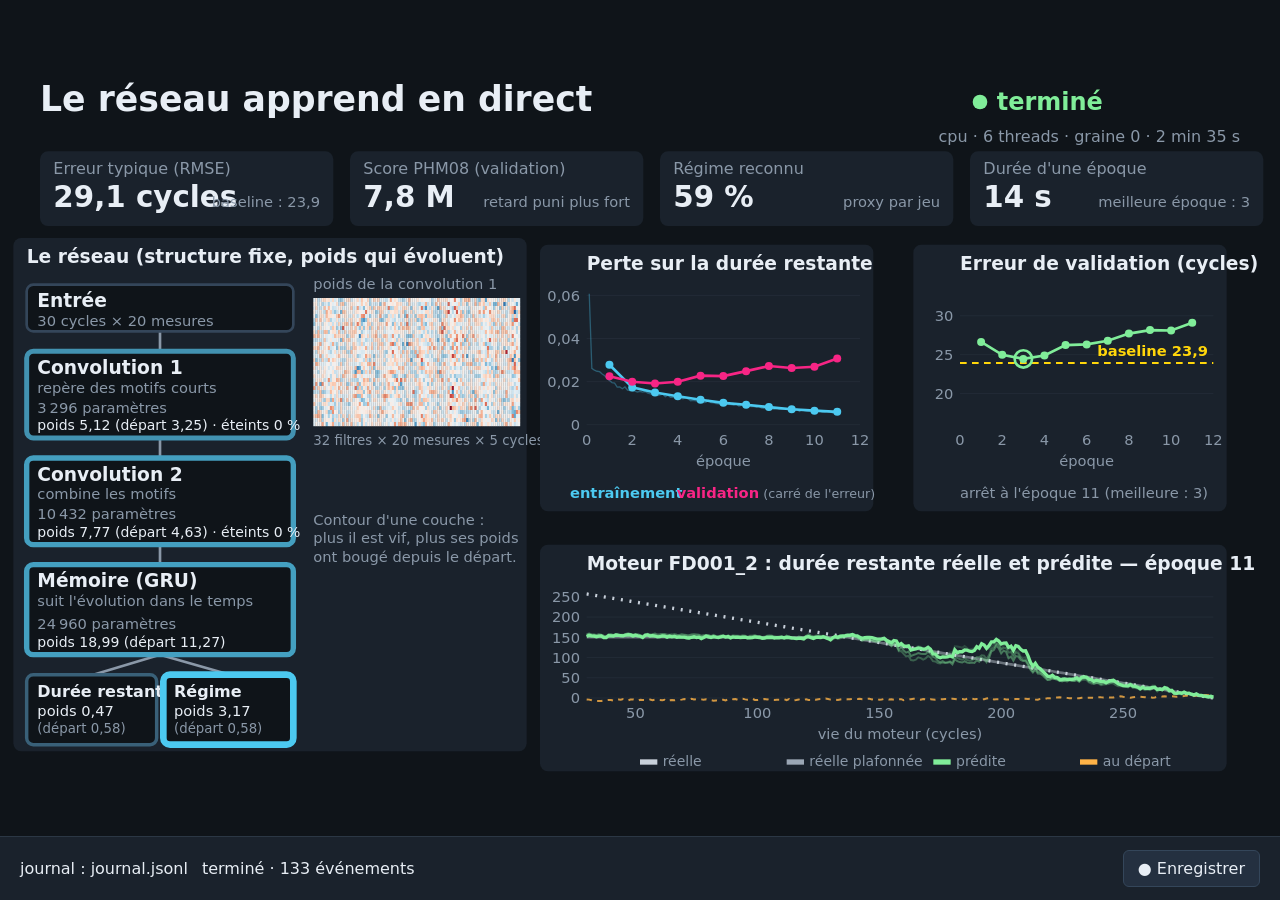
==== viz/entrainement/live.html @ a6017e59 "Ajoute le réseau CNN 1D + GRU, la perte, le protocole d'entraînement et l'interface en direct - cmap" ====
<!doctype html>
<html lang="fr">
<head>
<meta charset="utf-8">
<meta name="viewport" content="width=device-width, initial-scale=1">
<title>Entraînement en direct – C-MAPSS</title>
<link rel="stylesheet" href="../lib/style.css">
</head>
<body>
<div id="stage"></div>

<div id="countdown" hidden></div>

<div id="controls">
  <span id="source">journal : …</span>
  <span id="state">en attente</span>
  <button id="rec" title="Filme l'onglet (Chrome ou Edge) et télécharge la vidéo ; Échap pour arrêter">● Enregistrer</button>
</div>

<div id="msg" hidden></div>

<script src="../lib/d3.v7.9.0.min.js"></script>
<script src="../lib/record.js"></script>
<script src="live.js"></script>
</body>
</html>
---- viz/lib/style.css ----
:root {
  --bg: #0f1419;
  --fg: #e8eef5;
  --muted: #8a98a8;
  --panel: #1a222c;
  --accent: #4cc9f0;
  --controls-h: 64px;
}

* { box-sizing: border-box; }

html, body {
  margin: 0;
  height: 100%;
  background: var(--bg);
  color: var(--fg);
  font-family: "Segoe UI", system-ui, sans-serif;
  overflow: hidden;
}

/* La scène fait toujours 1920×1080 ; app.js la met à l'échelle de la fenêtre. */
#stage {
  position: absolute;
  left: 0;
  top: 0;
  width: 1920px;
  height: 1080px;
  transform-origin: 0 0;
}

#controls {
  position: fixed;
  left: 0;
  right: 0;
  bottom: 0;
  height: var(--controls-h);
  display: flex;
  align-items: center;
  gap: 14px;
  padding: 0 20px;
  background: var(--panel);
  border-top: 1px solid #2b3744;
  font-size: 16px;
}

#controls button, #controls select {
  background: #243040;
  color: var(--fg);
  border: 1px solid #34465a;
  border-radius: 6px;
  padding: 8px 14px;
  font: inherit;
  cursor: pointer;
}
#controls button:hover { background: #2d3d52; }
#controls button:focus-visible, #controls select:focus-visible, #scrub:focus-visible {
  outline: 2px solid var(--accent);
  outline-offset: 2px;
}
#rec { margin-left: auto; color: #ff6b81; }
#scrub { flex: 1; accent-color: var(--accent); }
#time { color: var(--muted); font-variant-numeric: tabular-nums; min-width: 90px; }

/* Pendant l'enregistrement et en mode rendu automatique, on ne montre que la scène. */
body.recording #controls, body.render #controls, body.recording #msg { display: none; }

#countdown {
  position: fixed;
  inset: 0;
  display: grid;
  place-items: center;
  font-size: 240px;
  font-weight: 700;
  color: var(--fg);
  background: rgba(15, 20, 25, 0.85);
  z-index: 10;
}
#countdown[hidden], #msg[hidden] { display: none; }

#msg {
  position: fixed;
  left: 50%;
  bottom: calc(var(--controls-h) + 16px);
  transform: translateX(-50%);
  max-width: 90vw;
  padding: 14px 20px;
  background: var(--panel);
  border: 1px solid #34465a;
  border-radius: 8px;
  font-size: 16px;
  line-height: 1.5;
  z-index: 5;
}
#msg code { color: var(--accent); user-select: all; }
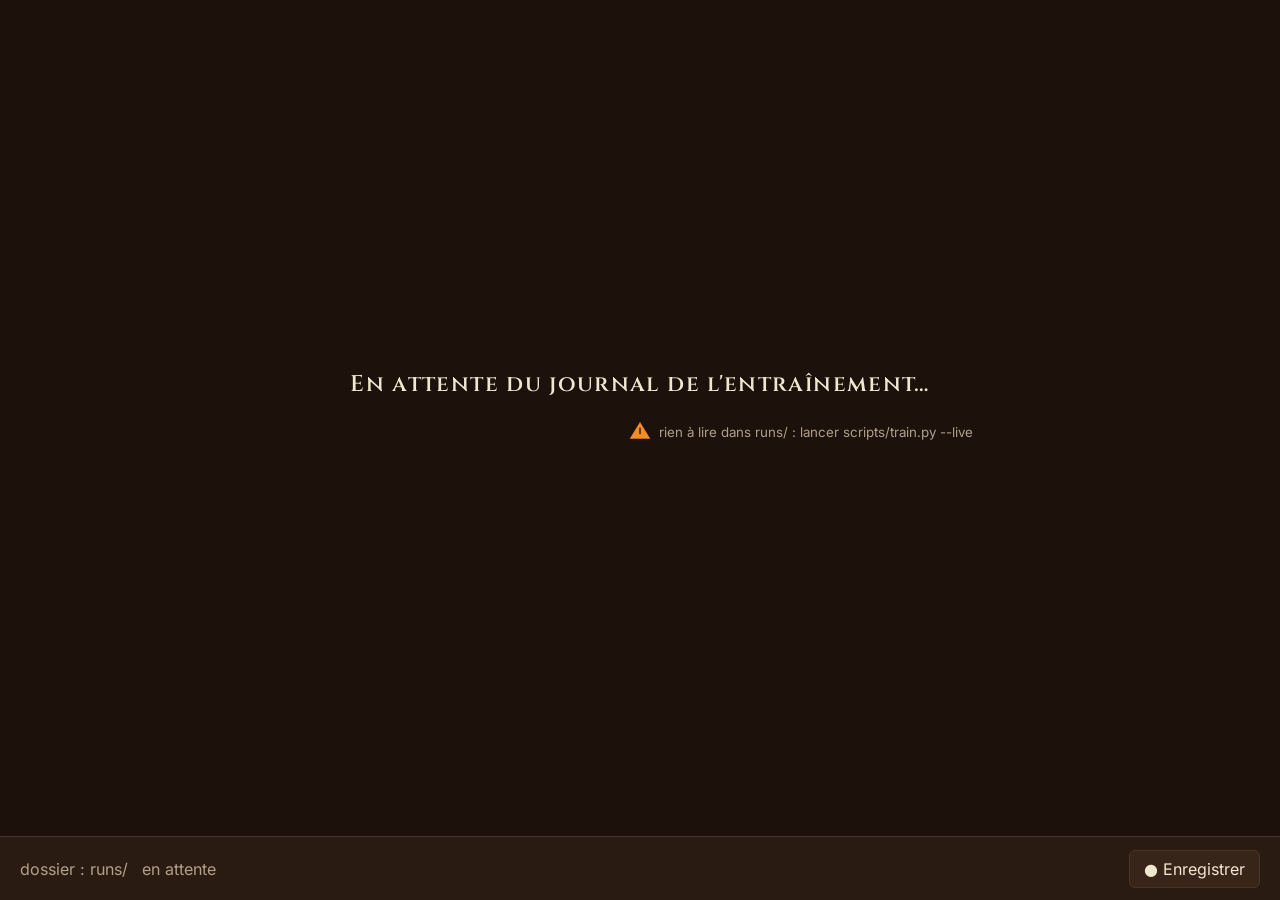
==== commit 02e54077: "Recherche évolutive, simulation et nouveau centre de contrôle en direct - cmapss/evolution.py : géné" ====
--- a/viz/entrainement/live.html
+++ b/viz/entrainement/live.html
@@ -3,8 +3,18 @@
 <head>
 <meta charset="utf-8">
 <meta name="viewport" content="width=device-width, initial-scale=1">
-<title>Entraînement en direct – C-MAPSS</title>
+<title>Recherche de la meilleure IA – C-MAPSS</title>
+<link rel="stylesheet" href="../lib/fonts/fonts.css">
 <link rel="stylesheet" href="../lib/style.css">
+<style>
+  :root { --bg: #1C110B; --panel: #2A1B12; --fg: #F1E6CF; --muted: #B0A08A; --accent: #E3B23C; --border: #4A3425; }
+  html, body { background: #1C110B; font-family: Inter, system-ui, sans-serif; }
+  #controls { background: #2A1B12; border-top: 1px solid #4A3425; color: #B0A08A; font-family: Inter, system-ui, sans-serif; }
+  #controls button { background: #38251A; border-color: #4A3425; }
+  #controls button:hover { background: #4A3425; }
+  #rec { color: #E5604D; }
+  #stage svg { display: block; }
+</style>
 </head>
 <body>
 <div id="stage"></div>
--- a/viz/lib/fonts/fonts.css
+++ b/viz/lib/fonts/fonts.css
@@ -0,0 +1,7 @@
+/* Polices locales (Fontsource, licence OFL 1.1), sous-ensemble « latin » : accents français compris. */
+@font-face { font-family: "Cinzel"; font-weight: 600; font-style: normal; font-display: block; src: url("cinzel-latin-600-normal.woff2") format("woff2"); }
+@font-face { font-family: "Inter"; font-weight: 400; font-style: normal; font-display: block; src: url("inter-latin-400-normal.woff2") format("woff2"); }
+@font-face { font-family: "Inter"; font-weight: 500; font-style: normal; font-display: block; src: url("inter-latin-500-normal.woff2") format("woff2"); }
+@font-face { font-family: "Inter"; font-weight: 600; font-style: normal; font-display: block; src: url("inter-latin-600-normal.woff2") format("woff2"); }
+@font-face { font-family: "JetBrains Mono"; font-weight: 400; font-style: normal; font-display: block; src: url("jetbrains-mono-latin-400-normal.woff2") format("woff2"); }
+@font-face { font-family: "JetBrains Mono"; font-weight: 500; font-style: normal; font-display: block; src: url("jetbrains-mono-latin-500-normal.woff2") format("woff2"); }
